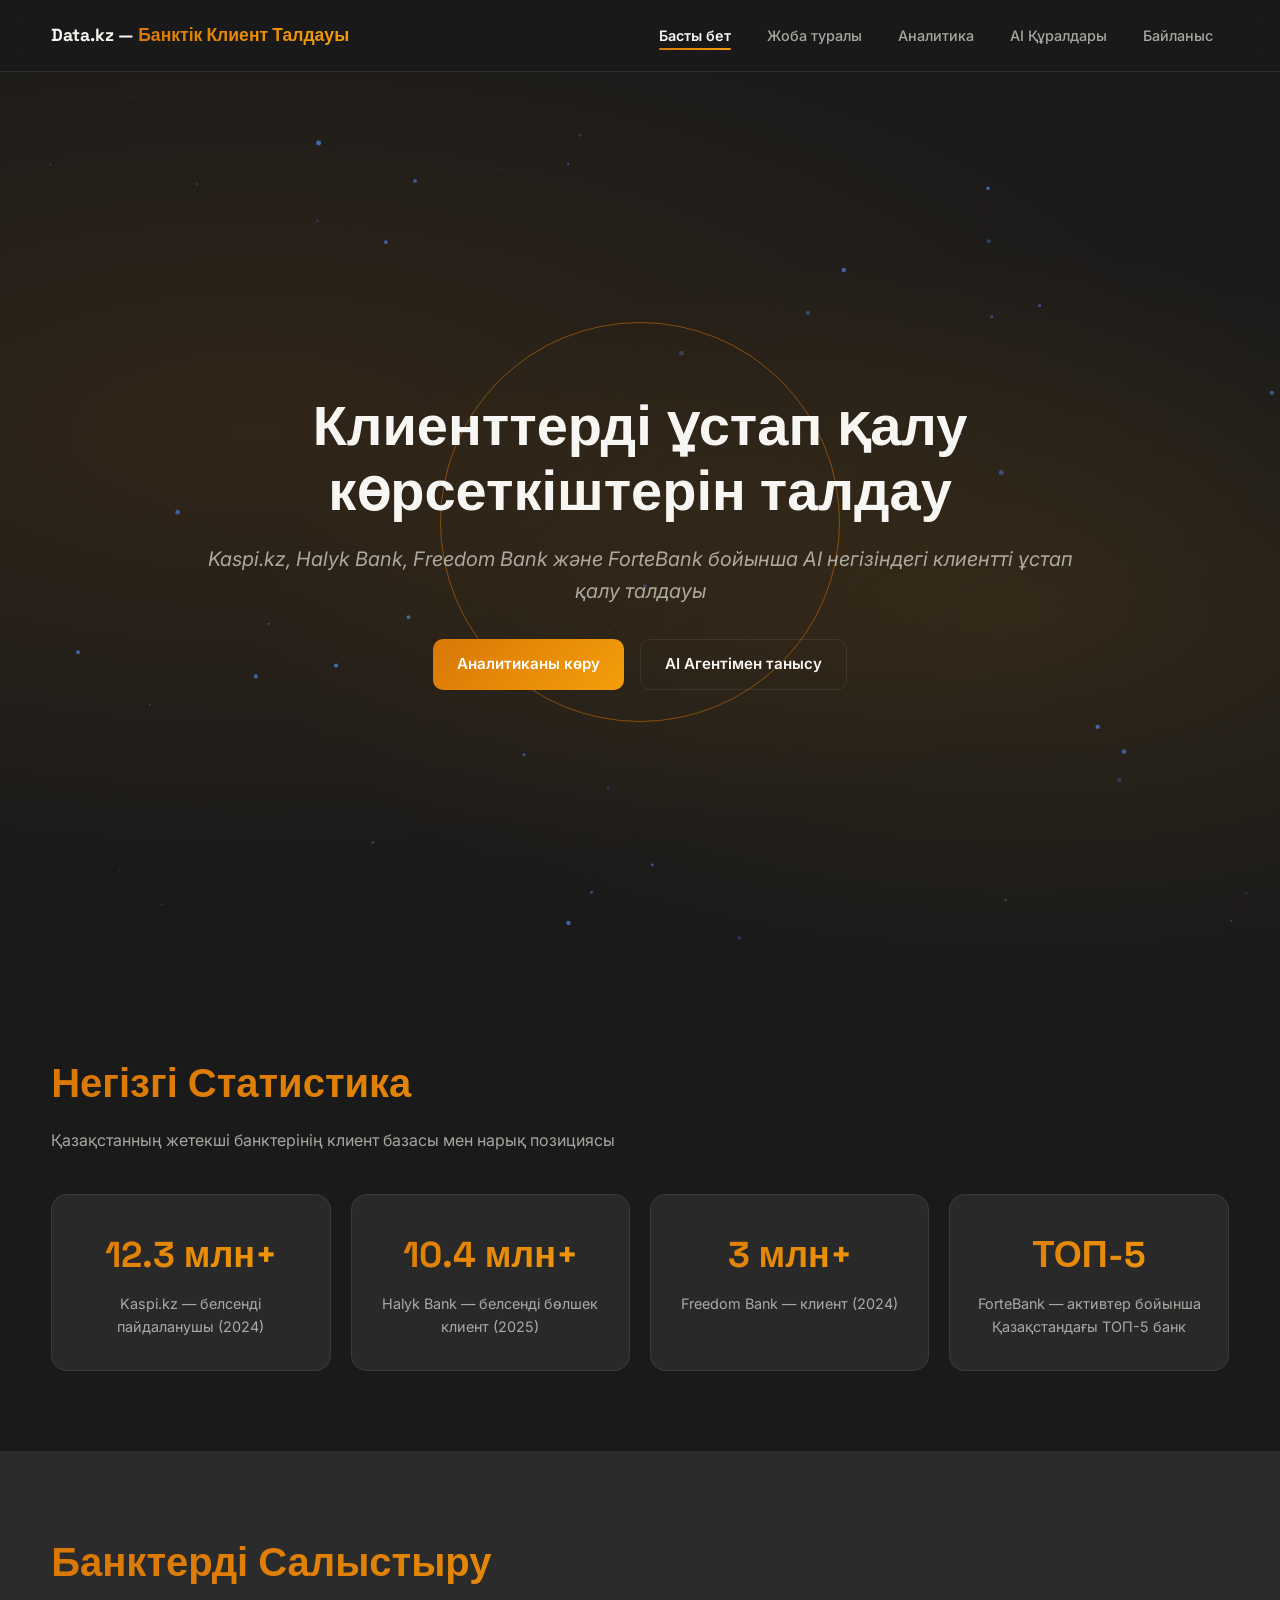
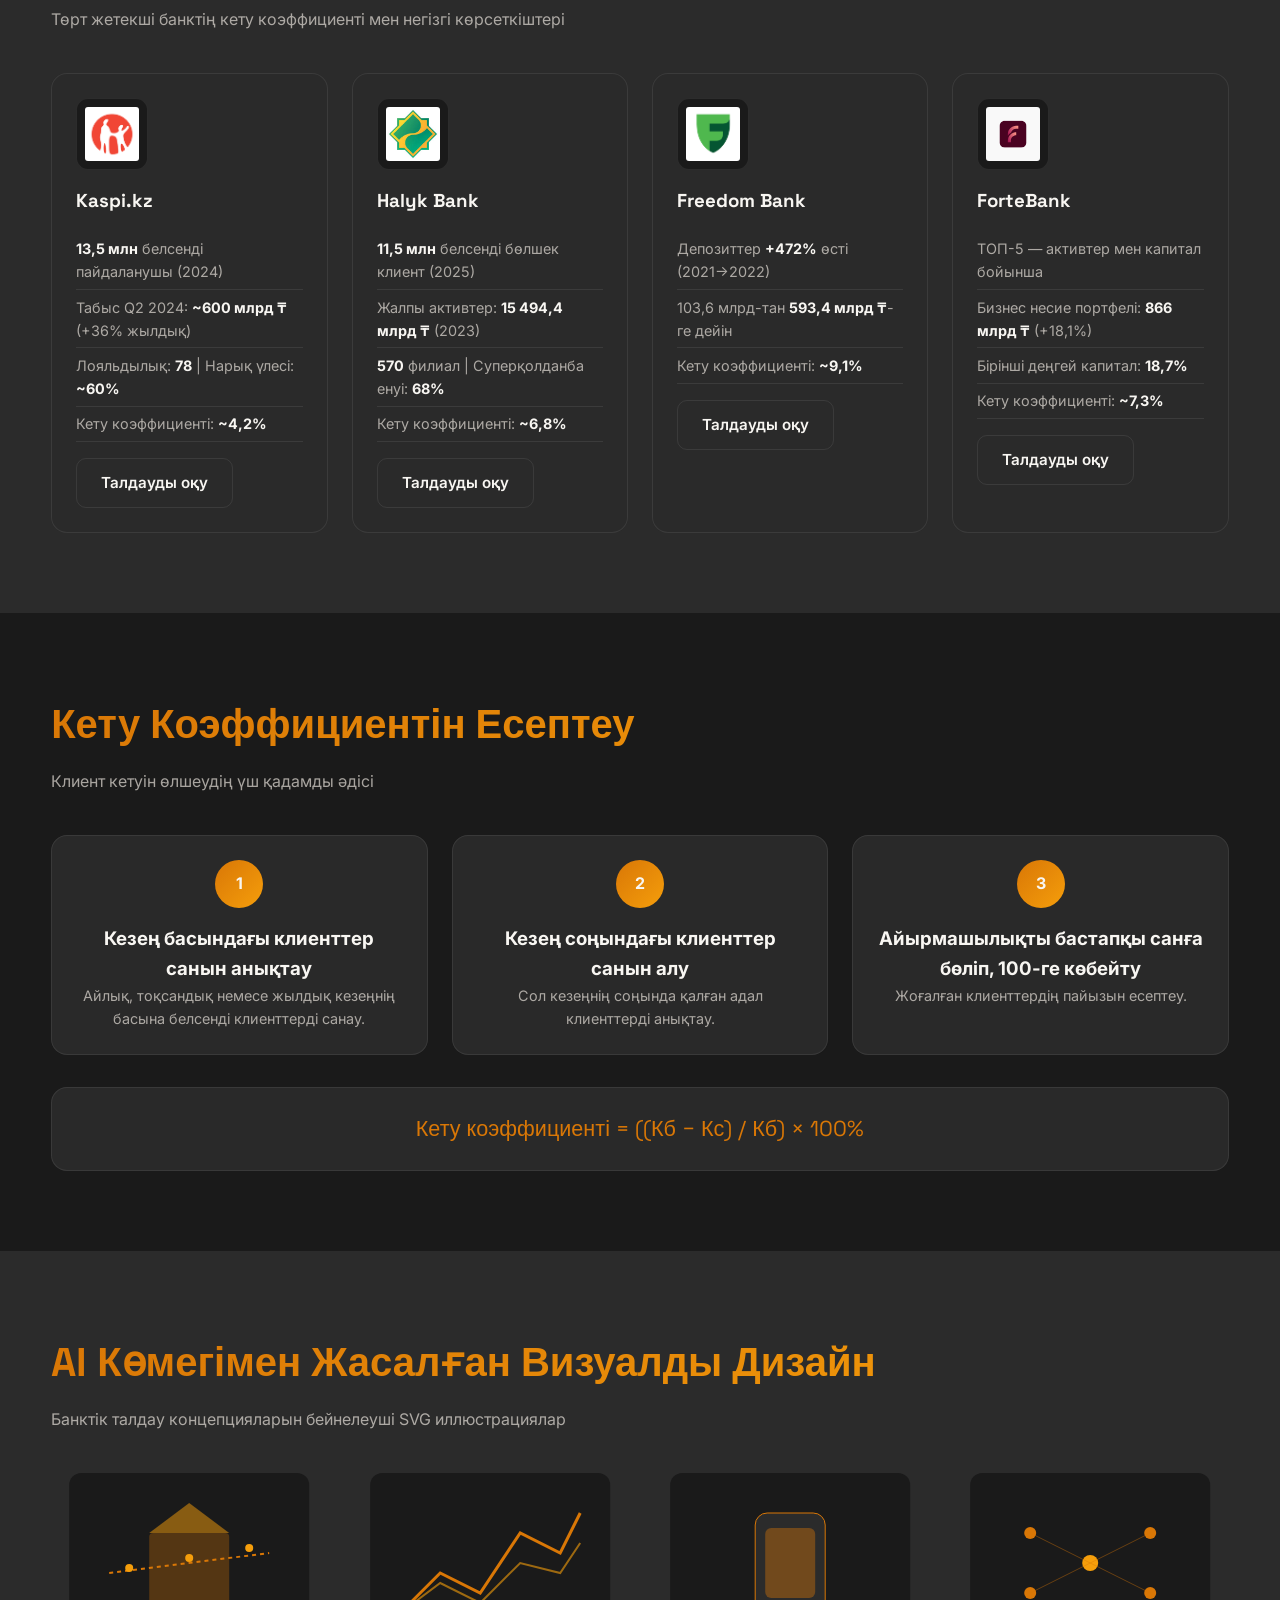
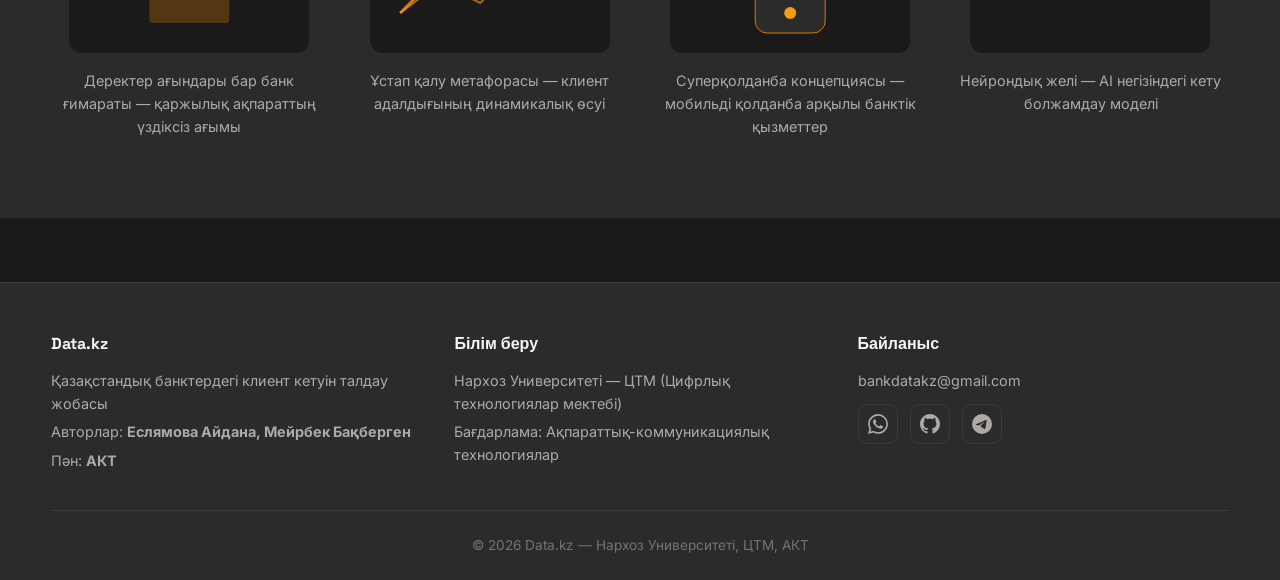
==== churniq-website/churniq-website/index.html @ a703f36b "change code" ====
<!DOCTYPE html>
<html lang="kk">
<head>
  <meta charset="UTF-8">
  <meta name="viewport" content="width=device-width, initial-scale=1.0">
  <title>Data.kz — Басты бет | Қазақстандық Банктердегі Клиент Кетуін Талдау</title>
  <link rel="preconnect" href="https://fonts.googleapis.com">
  <link rel="preconnect" href="https://fonts.gstatic.com" crossorigin>
  <link href="https://fonts.googleapis.com/css2?family=Inter:wght@400;500;600;700&family=Space+Grotesk:wght@500;600;700&display=swap" rel="stylesheet">
  <link rel="stylesheet" href="css/style.css">
</head>
<body>
  <div id="site-header"></div>

  <section class="hero">
    <div class="hero-bg">
      <div class="hero-mesh"></div>
      <canvas id="particles-canvas"></canvas>
      <div class="pulse-rings">
        <div class="pulse-ring"></div>
        <div class="pulse-ring"></div>
        <div class="pulse-ring"></div>
      </div>
    </div>
    <div class="hero-content">
      <h1>Клиенттерді ұстап қалу көрсеткіштерін талдау</h1>
      <p class="lead">Kaspi.kz, Halyk Bank, Freedom Bank және ForteBank бойынша AI негізіндегі клиентті ұстап қалу талдауы</p>
      <div class="hero-buttons">
        <a href="analytics.html" class="btn btn-primary">Аналитиканы көру</a>
        <a href="ai-tools.html" class="btn btn-outline">AI Агентімен танысу</a>
      </div>
    </div>
  </section>

  <section class="section">
    <div class="container">
      <h2 class="section-title fade-in">Негізгі Статистика</h2>
      <p class="section-subtitle fade-in">Қазақстанның жетекші банктерінің клиент базасы мен нарық позициясы</p>
      <div class="stats-row">
        <div class="card stat-card fade-in">
          <div class="stat-value" data-counter data-target="13.5" data-suffix=" млн+" data-decimals="1">0</div>
          <div class="stat-label">Kaspi.kz — белсенді пайдаланушы (2024)</div>
        </div>
        <div class="card stat-card fade-in">
          <div class="stat-value" data-counter data-target="11.5" data-suffix=" млн+" data-decimals="1">0</div>
          <div class="stat-label">Halyk Bank — белсенді бөлшек клиент (2025)</div>
        </div>
        <div class="card stat-card fade-in">
          <div class="stat-value" data-counter data-target="3" data-suffix=" млн+" data-decimals="0">0</div>
          <div class="stat-label">Freedom Bank — клиент (2024)</div>
        </div>
        <div class="card stat-card fade-in">
          <div class="stat-value">ТОП-5</div>
          <div class="stat-label">ForteBank — активтер бойынша Қазақстандағы ТОП-5 банк</div>
        </div>
      </div>
    </div>
  </section>

  <section class="section" style="background: var(--bg-secondary);">
    <div class="container">
      <h2 class="section-title fade-in">Банктерді Салыстыру</h2>
      <p class="section-subtitle fade-in">Төрт жетекші банктің кету коэффициенті мен негізгі көрсеткіштері</p>
      <div class="bank-grid">
        <article class="card bank-card fade-in" id="kaspi">
          <img src="kaspi.png" alt="Kaspi.kz" class="bank-icon">
          <h3>Kaspi.kz</h3>
          <ul class="metrics">
            <li><strong>13,5 млн</strong> белсенді пайдаланушы (2024)</li>
            <li>Табыс Q2 2024: <strong>~600 млрд ₸</strong> (+36% жылдық)</li>
            <li>Лояльдылық: <strong>78</strong> | Нарық үлесі: <strong>~60%</strong></li>
            <li>Кету коэффициенті: <strong>~4,2%</strong></li>
          </ul>
          <a href="analytics.html#kaspi" class="btn btn-outline">Талдауды оқу</a>
        </article>
        <article class="card bank-card fade-in" id="halyk">
          <img src="halyk.jpg" alt="Halyk Bank" class="bank-icon">
          <h3>Halyk Bank</h3>
          <ul class="metrics">
            <li><strong>11,5 млн</strong> белсенді бөлшек клиент (2025)</li>
            <li>Жалпы активтер: <strong>15 494,4 млрд ₸</strong> (2023)</li>
            <li><strong>570</strong> филиал | Суперқолданба енуі: <strong>68%</strong></li>
            <li>Кету коэффициенті: <strong>~6,8%</strong></li>
          </ul>
          <a href="analytics.html#halyk" class="btn btn-outline">Талдауды оқу</a>
        </article>
        <article class="card bank-card fade-in" id="freedom">
          <img src="freedom.png" alt="Freedom Bank" class="bank-icon">
          <h3>Freedom Bank</h3>
          <ul class="metrics">
            <li>Депозиттер <strong>+472%</strong> өсті (2021→2022)</li>
            <li>103,6 млрд-тан <strong>593,4 млрд ₸</strong>-ге дейін</li>
            <li>Кету коэффициенті: <strong>~9,1%</strong></li>
          </ul>
          <a href="analytics.html#freedom" class="btn btn-outline">Талдауды оқу</a>
        </article>
        <article class="card bank-card fade-in" id="forte">
          <img src="forte.svg" alt="ForteBank" class="bank-icon">
          <h3>ForteBank</h3>
          <ul class="metrics">
            <li>ТОП-5 — активтер мен капитал бойынша</li>
            <li>Бизнес несие портфелі: <strong>866 млрд ₸</strong> (+18,1%)</li>
            <li>Бірінші деңгей капитал: <strong>18,7%</strong></li>
            <li>Кету коэффициенті: <strong>~7,3%</strong></li>
          </ul>
          <a href="analytics.html#forte" class="btn btn-outline">Талдауды оқу</a>
        </article>
      </div>
    </div>
  </section>

  <section class="section">
    <div class="container">
      <h2 class="section-title fade-in">Кету Коэффициентін Есептеу</h2>
      <p class="section-subtitle fade-in">Клиент кетуін өлшеудің үш қадамды әдісі</p>
      <div class="steps-grid fade-in">
        <div class="card step-card">
          <div class="step-num">1</div>
          <h3>Кезең басындағы клиенттер санын анықтау</h3>
          <p style="color:var(--text-secondary);font-size:0.9rem;">Айлық, тоқсандық немесе жылдық кезеңнің басына белсенді клиенттерді санау.</p>
        </div>
        <div class="card step-card">
          <div class="step-num">2</div>
          <h3>Кезең соңындағы клиенттер санын алу</h3>
          <p style="color:var(--text-secondary);font-size:0.9rem;">Сол кезеңнің соңында қалған адал клиенттерді анықтау.</p>
        </div>
        <div class="card step-card">
          <div class="step-num">3</div>
          <h3>Айырмашылықты бастапқы санға бөліп, 100-ге көбейту</h3>
          <p style="color:var(--text-secondary);font-size:0.9rem;">Жоғалған клиенттердің пайызын есептеу.</p>
        </div>
      </div>
      <div class="formula-block fade-in">
        Кету коэффициенті = ((Кб − Кс) / Кб) × 100%
      </div>
    </div>
  </section>

  <section class="section" style="background: var(--bg-secondary);">
    <div class="container">
      <h2 class="section-title fade-in">AI Көмегімен Жасалған Визуалды Дизайн</h2>
      <p class="section-subtitle fade-in">Банктік талдау концепцияларын бейнелеуші SVG иллюстрациялар</p>
      <div class="illustration-grid">
        <div class="illustration-item fade-in">
          <svg viewBox="0 0 240 180" xmlns="http://www.w3.org/2000/svg">
            <rect width="240" height="180" fill="#1A1A1A" rx="12"/>
            <rect x="80" y="60" width="80" height="90" fill="#D97706" opacity="0.3" rx="4"/>
            <polygon points="120,30 160,60 80,60" fill="#F59E0B" opacity="0.5"/>
            <line x1="40" y1="100" x2="200" y2="80" stroke="#D97706" stroke-width="2" stroke-dasharray="4"/>
            <circle cx="60" cy="95" r="4" fill="#F59E0B"/><circle cx="120" cy="85" r="4" fill="#F59E0B"/><circle cx="180" cy="75" r="4" fill="#F59E0B"/>
          </svg>
          <p>Деректер ағындары бар банк ғимараты — қаржылық ақпараттың үздіксіз ағымы</p>
        </div>
        <div class="illustration-item fade-in">
          <svg viewBox="0 0 240 180" xmlns="http://www.w3.org/2000/svg">
            <rect width="240" height="180" fill="#1A1A1A" rx="12"/>
            <polyline points="30,140 70,100 110,120 150,60 190,80 210,40" fill="none" stroke="#D97706" stroke-width="3"/>
            <polyline points="30,140 70,110 110,130 150,90 190,100 210,70" fill="none" stroke="#F59E0B" stroke-width="2" opacity="0.6"/>
          </svg>
          <p>Ұстап қалу метафорасы — клиент адалдығының динамикалық өсуі</p>
        </div>
        <div class="illustration-item fade-in">
          <svg viewBox="0 0 240 180" xmlns="http://www.w3.org/2000/svg">
            <rect width="240" height="180" fill="#1A1A1A" rx="12"/>
            <rect x="85" y="40" width="70" height="120" rx="12" fill="#2B2B2B" stroke="#D97706"/>
            <rect x="95" y="55" width="50" height="70" rx="6" fill="#D97706" opacity="0.4"/>
            <circle cx="120" cy="140" r="6" fill="#F59E0B"/>
          </svg>
          <p>Суперқолданба концепциясы — мобильді қолданба арқылы банктік қызметтер</p>
        </div>
        <div class="illustration-item fade-in">
          <svg viewBox="0 0 240 180" xmlns="http://www.w3.org/2000/svg">
            <rect width="240" height="180" fill="#1A1A1A" rx="12"/>
            <circle cx="120" cy="90" r="8" fill="#F59E0B"/>
            <circle cx="60" cy="60" r="6" fill="#D97706"/><circle cx="180" cy="60" r="6" fill="#D97706"/>
            <circle cx="60" cy="120" r="6" fill="#D97706"/><circle cx="180" cy="120" r="6" fill="#D97706"/>
            <line x1="120" y1="90" x2="60" y2="60" stroke="#D97706" opacity="0.4"/>
            <line x1="120" y1="90" x2="180" y2="60" stroke="#D97706" opacity="0.4"/>
            <line x1="120" y1="90" x2="60" y2="120" stroke="#D97706" opacity="0.4"/>
            <line x1="120" y1="90" x2="180" y2="120" stroke="#D97706" opacity="0.4"/>
          </svg>
          <p>Нейрондық желі — AI негізіндегі кету болжамдау моделі</p>
        </div>
      </div>
    </div>
  </section>

  <div id="site-footer"></div>

  <script src="js/main.js"></script>
  <script src="js/animations.js"></script>
</body>
</html>
---- churniq-website/churniq-website/css/style.css ----
/* Data.kz — Банктік Клиент Талдауы */
:root {
  --bg-primary: #1A1A1A;
  --bg-secondary: #2B2B2B;
  --bg-card: rgba(43, 43, 43, 0.92);
  --accent: #D97706;
  --accent-2: #F59E0B;
  --accent-gradient: linear-gradient(135deg, #D97706, #F59E0B);
  --text-primary: #F8F6F2;
  --text-secondary: rgba(229, 224, 216, 0.7);
  --text-muted: rgba(229, 224, 216, 0.4);
  --border: rgba(255, 255, 255, 0.08);
  --success: #22C77A;
  --warning: #F59E0B;
  --danger: #F05A5A;
  --text-on-accent: #ffffff;
  --link-hover: #F59E0B;
  --header-bg: rgba(26, 26, 26, 0.85);
  --header-bg-solid: rgba(26, 26, 26, 0.98);
  --accent-glow: rgba(217, 119, 6, 0.35);
  --accent-soft: rgba(217, 119, 6, 0.1);
  --accent-soft-hover: rgba(217, 119, 6, 0.05);
  --accent-border-hover: rgba(217, 119, 6, 0.4);
  --accent-ring: rgba(217, 119, 6, 0.2);
  --accent-mesh-1: rgba(217, 119, 6, 0.12);
  --accent-mesh-2: rgba(245, 158, 11, 0.1);
  --chat-panel-bg: rgba(43, 43, 43, 0.95);
  --faq-answer-bg: rgba(43, 43, 43, 0.5);
  --overlay-bg: rgba(0, 0, 0, 0.7);
  --success-bg: rgba(34, 199, 122, 0.08);
  --warning-bg: rgba(245, 158, 11, 0.08);
  --danger-bg: rgba(240, 90, 90, 0.08);
  --warning-banner-bg: rgba(245, 158, 11, 0.1);
  --border-subtle: rgba(255, 255, 255, 0.08);
  --font-main: 'Inter', sans-serif;
  --font-display: 'Space Grotesk', sans-serif;
  --header-h: 72px;
  --radius: 16px;
  --shadow: 0 8px 32px rgba(0, 0, 0, 0.35);
}

*, *::before, *::after { box-sizing: border-box; margin: 0; padding: 0; }

html {
  scroll-behavior: smooth;
  scroll-padding-top: calc(var(--header-h) + 16px);
}

body {
  font-family: var(--font-main);
  background: var(--bg-primary);
  color: var(--text-primary);
  line-height: 1.6;
  min-height: 100vh;
  overflow-x: hidden;
}

a { color: var(--accent); text-decoration: none; transition: color 0.2s; }
a:hover { color: var(--link-hover); }

img, svg { max-width: 100%; display: block; }

.container {
  width: min(1200px, 92%);
  margin: 0 auto;
}

.section {
  padding: 5rem 0;
}

.section-title {
  font-family: var(--font-display);
  font-size: clamp(1.75rem, 4vw, 2.5rem);
  margin-bottom: 0.75rem;
  background: var(--accent-gradient);
  -webkit-background-clip: text;
  -webkit-text-fill-color: transparent;
  background-clip: text;
}

.section-subtitle {
  color: var(--text-secondary);
  max-width: 640px;
  margin-bottom: 2.5rem;
}

/* Header */
.site-header {
  position: sticky;
  top: 0;
  z-index: 1000;
  height: var(--header-h);
  background: var(--header-bg);
  backdrop-filter: blur(12px);
  border-bottom: 1px solid var(--border);
}

.header-inner {
  display: flex;
  align-items: center;
  justify-content: space-between;
  height: 100%;
  gap: 1rem;
}

.logo {
  font-family: var(--font-display);
  font-weight: 700;
  font-size: 1.1rem;
  color: var(--text-primary);
  white-space: nowrap;
}

.logo span {
  background: var(--accent-gradient);
  -webkit-background-clip: text;
  -webkit-text-fill-color: transparent;
  background-clip: text;
}

.nav-toggle {
  display: none;
  background: none;
  border: 1px solid var(--border);
  color: var(--text-primary);
  padding: 0.5rem 0.75rem;
  border-radius: 8px;
  cursor: pointer;
  font-size: 1.25rem;
}

.main-nav ul {
  display: flex;
  list-style: none;
  gap: 0.25rem;
}

.main-nav a {
  color: var(--text-secondary);
  padding: 0.5rem 1rem;
  border-radius: 8px;
  font-size: 0.9rem;
  font-weight: 500;
  position: relative;
}

.main-nav a:hover { color: var(--text-primary); }

.main-nav a.active {
  color: var(--text-primary);
  font-weight: 600;
}

.main-nav a.active::after {
  content: '';
  position: absolute;
  bottom: 2px;
  left: 1rem;
  right: 1rem;
  height: 2px;
  background: var(--accent-gradient);
  border-radius: 2px;
}

/* Footer */
.site-footer {
  background: var(--bg-secondary);
  border-top: 1px solid var(--border);
  padding: 3rem 0 1.5rem;
  margin-top: 4rem;
}

.footer-grid {
  display: grid;
  grid-template-columns: repeat(auto-fit, minmax(220px, 1fr));
  gap: 2rem;
  margin-bottom: 2rem;
}

.footer-grid h4 {
  font-family: var(--font-display);
  margin-bottom: 0.75rem;
  color: var(--text-primary);
}

.footer-grid p, .footer-grid a {
  color: var(--text-secondary);
  font-size: 0.9rem;
  display: block;
  margin-bottom: 0.35rem;
}

.social-links {
  display: flex;
  gap: 0.75rem;
  margin-top: 0.75rem;
}

.social-links a {
  width: 40px;
  height: 40px;
  border-radius: 10px;
  border: 1px solid var(--border);
  display: flex;
  align-items: center;
  justify-content: center;
  color: var(--text-secondary);
  transition: all 0.2s;
}

.social-links a:hover {
  border-color: var(--accent);
  color: var(--accent);
  transform: translateY(-2px);
}

.footer-bottom {
  text-align: center;
  padding-top: 1.5rem;
  border-top: 1px solid var(--border);
  color: var(--text-muted);
  font-size: 0.85rem;
}

/* Cards */
.card {
  background: var(--bg-card);
  backdrop-filter: blur(10px);
  border: 1px solid var(--border);
  border-radius: var(--radius);
  padding: 1.5rem;
  transition: transform 0.3s, box-shadow 0.3s, border-color 0.3s;
}

.card:hover {
  transform: translateY(-4px);
  box-shadow: var(--shadow);
  border-color: var(--accent-border-hover);
}

/* Buttons */
.btn {
  display: inline-flex;
  align-items: center;
  justify-content: center;
  gap: 0.5rem;
  padding: 0.75rem 1.5rem;
  border-radius: 10px;
  font-weight: 600;
  font-size: 0.95rem;
  cursor: pointer;
  border: none;
  transition: all 0.25s;
  font-family: inherit;
}

.btn-primary {
  background: var(--accent-gradient);
  color: var(--text-on-accent);
}

.btn-primary:hover {
  transform: translateY(-2px);
  box-shadow: 0 8px 24px var(--accent-glow);
}

.btn-outline {
  background: transparent;
  border: 1px solid var(--border);
  color: var(--text-primary);
}

.btn-outline:hover {
  border-color: var(--accent);
  background: var(--accent-soft);
}

/* Hero */
.hero {
  position: relative;
  min-height: 100vh;
  display: flex;
  align-items: center;
  justify-content: center;
  overflow: hidden;
  padding: calc(var(--header-h) + 2rem) 0 4rem;
}

.hero-bg {
  position: absolute;
  inset: 0;
  z-index: 0;
}

.hero-mesh {
  position: absolute;
  inset: 0;
  background:
    radial-gradient(ellipse 80% 50% at 20% 40%, var(--accent-mesh-1), transparent),
    radial-gradient(ellipse 60% 40% at 80% 60%, var(--accent-mesh-2), transparent),
    var(--bg-primary);
}

#hero-canvas, #particles-canvas {
  position: absolute;
  inset: 0;
  width: 100%;
  height: 100%;
}

.hero-content {
  position: relative;
  z-index: 2;
  text-align: center;
  max-width: 900px;
  padding: 0 1rem;
}

.hero h1 {
  font-family: var(--font-display);
  font-size: clamp(2rem, 6vw, 3.5rem);
  line-height: 1.15;
  margin-bottom: 1.25rem;
}

.hero .lead {
  font-size: clamp(1rem, 2.5vw, 1.25rem);
  color: var(--text-secondary);
  font-style: italic;
  margin-bottom: 2rem;
}

.hero-buttons {
  display: flex;
  flex-wrap: wrap;
  gap: 1rem;
  justify-content: center;
}

.pulse-rings {
  position: absolute;
  top: 50%;
  left: 50%;
  transform: translate(-50%, -50%);
  width: 400px;
  height: 400px;
  pointer-events: none;
  z-index: 1;
}

.pulse-ring {
  position: absolute;
  inset: 0;
  border: 1px solid var(--accent-ring);
  border-radius: 50%;
  animation: pulse-expand 4s ease-out infinite;
}

.pulse-ring:nth-child(2) { animation-delay: 1.3s; }
.pulse-ring:nth-child(3) { animation-delay: 2.6s; }

@keyframes pulse-expand {
  0% { transform: scale(0.3); opacity: 0.8; }
  100% { transform: scale(1.2); opacity: 0; }
}

/* Stats row */
.stats-row {
  display: grid;
  grid-template-columns: repeat(auto-fit, minmax(220px, 1fr));
  gap: 1.25rem;
}

.stat-card {
  text-align: center;
  padding: 2rem 1.25rem;
}

.stat-card .stat-value {
  font-family: var(--font-display);
  font-size: 2.25rem;
  font-weight: 700;
  background: var(--accent-gradient);
  -webkit-background-clip: text;
  -webkit-text-fill-color: transparent;
  background-clip: text;
}

.stat-card .stat-label {
  color: var(--text-secondary);
  font-size: 0.9rem;
  margin-top: 0.5rem;
}

/* Bank cards */
.bank-grid {
  display: grid;
  grid-template-columns: repeat(auto-fit, minmax(260px, 1fr));
  gap: 1.5rem;
}

.bank-card .bank-icon {
  width: 72px;
  height: 72px;
  margin-bottom: 1rem;
  border-radius: 12px;
  padding: 8px;
  object-fit: contain;
  background: var(--bg-primary);
  border: 1px solid var(--border);
}

.bank-card h3 {
  font-family: var(--font-display);
  margin-bottom: 0.75rem;
}

.bank-card .metrics {
  list-style: none;
  margin: 1rem 0;
}

.bank-card .metrics li {
  color: var(--text-secondary);
  font-size: 0.9rem;
  padding: 0.35rem 0;
  border-bottom: 1px solid var(--border-subtle);
}

.bank-card .metrics li strong { color: var(--text-primary); }

/* Churn formula */
.steps-grid {
  display: grid;
  grid-template-columns: repeat(auto-fit, minmax(240px, 1fr));
  gap: 1.5rem;
  margin-bottom: 2rem;
}

.step-card {
  text-align: center;
  position: relative;
}

.step-num {
  width: 48px;
  height: 48px;
  border-radius: 50%;
  background: var(--accent-gradient);
  display: flex;
  align-items: center;
  justify-content: center;
  font-weight: 700;
  margin: 0 auto 1rem;
}

.formula-block {
  background: var(--bg-card);
  border: 1px solid var(--border);
  border-radius: var(--radius);
  padding: 1.5rem 2rem;
  text-align: center;
  font-family: var(--font-display);
  font-size: clamp(1rem, 2.5vw, 1.35rem);
  color: var(--accent);
}

/* AI illustrations */
.illustration-grid {
  display: grid;
  grid-template-columns: repeat(auto-fit, minmax(240px, 1fr));
  gap: 1.5rem;
}

.illustration-item {
  text-align: center;
}

.illustration-item svg {
  width: 100%;
  height: 180px;
  margin-bottom: 1rem;
}

.illustration-item p {
  color: var(--text-secondary);
  font-size: 0.9rem;
}

/* About page */
.prose {
  color: var(--text-secondary);
  font-size: 1.05rem;
  line-height: 1.85;
}

.prose p { margin-bottom: 1.25rem; }

.data-table-wrap {
  overflow-x: auto;
  border-radius: var(--radius);
  border: 1px solid var(--border);
}

table.data-table {
  width: 100%;
  border-collapse: collapse;
  font-size: 0.9rem;
}

table.data-table th,
table.data-table td {
  padding: 0.85rem 1rem;
  text-align: left;
  border-bottom: 1px solid var(--border);
}

table.data-table th {
  background: var(--bg-card);
  color: var(--text-primary);
  font-weight: 600;
  cursor: pointer;
  user-select: none;
  white-space: nowrap;
}

table.data-table th:hover { background: var(--accent-soft); }

table.data-table th.sorted-asc::after { content: ' ↑'; color: var(--accent); }
table.data-table th.sorted-desc::after { content: ' ↓'; color: var(--accent); }

table.data-table tbody tr:hover {
  background: var(--accent-soft-hover);
}

.churn-cell {
  font-weight: 600;
  border-radius: 6px;
  padding: 0.15rem 0.5rem;
  display: inline-block;
}

.churn-cell.churn-good { color: var(--success); background: var(--success-bg); }
.churn-cell.churn-medium { color: var(--warning); background: var(--warning-bg); }
.churn-cell.churn-bad { color: var(--danger); background: var(--danger-bg); }

.year-note {
  display: inline-block;
  margin-left: 0.35rem;
  padding: 0.1rem 0.45rem;
  font-size: 0.7rem;
  font-weight: 600;
  color: var(--accent);
  background: var(--accent-soft);
  border-radius: 4px;
  vertical-align: middle;
}

/* Timeline */
.timeline-scroll {
  overflow-x: auto;
  padding: 1rem 0 2rem;
  -webkit-overflow-scrolling: touch;
}

.timeline {
  display: flex;
  gap: 1.25rem;
  min-width: max-content;
  padding: 0 0.5rem;
}

.timeline-item {
  flex: 0 0 280px;
  position: relative;
}

.timeline-year {
  font-family: var(--font-display);
  font-size: 1.5rem;
  color: var(--accent);
  margin-bottom: 0.5rem;
}

/* Authors */
.author-grid {
  display: grid;
  grid-template-columns: repeat(auto-fit, minmax(280px, 1fr));
  gap: 1.5rem;
}

.author-card .avatar {
  width: 120px;
  height: 120px;
  border-radius: 50%;
  object-fit: cover;
  border: 3px solid var(--accent);
  margin-bottom: 1rem;
  display: block;
}

/* Analytics */
.table-controls {
  display: flex;
  flex-wrap: wrap;
  gap: 1rem;
  margin-bottom: 1.5rem;
  align-items: center;
}

.table-controls input,
.table-controls select {
  min-width: 160px;
  padding: 0.75rem 1rem;
  border-radius: 10px;
  border: 1px solid var(--border);
  background: var(--bg-card);
  color: var(--text-primary);
  font-family: inherit;
  font-size: 0.9rem;
}

.table-controls input {
  flex: 1;
  min-width: 200px;
}

.table-filter-row {
  display: flex;
  flex-wrap: wrap;
  gap: 0.75rem;
  align-items: center;
  width: 100%;
}

.filter-badges {
  display: flex;
  flex-wrap: wrap;
  gap: 0.5rem;
  width: 100%;
  min-height: 0;
}

.filter-badges:empty {
  display: none;
}

.filter-badge {
  display: inline-flex;
  align-items: center;
  gap: 0.35rem;
  padding: 0.35rem 0.65rem;
  font-size: 0.8rem;
  color: var(--text-primary);
  background: var(--bg-card);
  border: 1px solid var(--border);
  border-radius: 20px;
}

.filter-badge button {
  background: none;
  border: none;
  color: var(--text-secondary);
  cursor: pointer;
  font-size: 1rem;
  line-height: 1;
  padding: 0 0.15rem;
}

.filter-badge button:hover {
  color: var(--danger);
}

.pagination {
  display: flex;
  align-items: center;
  justify-content: center;
  gap: 1rem;
  margin-top: 1.5rem;
}

.charts-grid {
  display: grid;
  grid-template-columns: repeat(auto-fit, minmax(420px, 1fr));
  gap: 2rem;
  margin: 2rem 0;
}

.chart-card {
  padding: 1.25rem;
}

.chart-card h3 {
  font-size: 1rem;
  margin-bottom: 1rem;
  color: var(--text-primary);
}

.chart-wrap {
  position: relative;
  height: 400px;
}

.calculator-form {
  display: grid;
  gap: 1rem;
  max-width: 480px;
}

.form-group label {
  display: block;
  margin-bottom: 0.35rem;
  color: var(--text-secondary);
  font-size: 0.9rem;
}

.form-group input,
.form-group select,
.form-group textarea {
  width: 100%;
  padding: 0.75rem 1rem;
  border-radius: 10px;
  border: 1px solid var(--border);
  background: var(--bg-card);
  color: var(--text-primary);
  font-family: inherit;
  font-size: 1rem;
}

.calc-result {
  margin-top: 1.5rem;
  padding: 1.25rem;
  border-radius: var(--radius);
  border: 1px solid var(--border);
  display: none;
}

.calc-result.visible { display: block; }

.calc-result.good { border-color: var(--success); background: var(--success-bg); }
.calc-result.medium { border-color: var(--warning); background: var(--warning-bg); }
.calc-result.bad { border-color: var(--danger); background: var(--danger-bg); }

.insights-grid {
  display: grid;
  grid-template-columns: repeat(auto-fit, minmax(280px, 1fr));
  gap: 1.25rem;
}

.insight-card .icon {
  font-size: 1.75rem;
  margin-bottom: 0.75rem;
}

/* AI Tools */
.neural-avatar {
  width: 100%;
  max-width: 400px;
  height: 400px;
  margin: 0 auto 1rem;
  position: relative;
}

.neural-avatar canvas {
  width: 100%;
  height: 100%;
  border-radius: var(--radius);
}

.neural-label {
  text-align: center;
  font-family: var(--font-display);
  color: var(--accent);
}

/* Chatbot */
.chat-fab {
  position: fixed;
  bottom: 24px;
  left: 24px;
  width: 56px;
  height: 56px;
  border-radius: 50%;
  background: var(--accent-gradient);
  border: none;
  color: var(--text-on-accent);
  font-size: 1.5rem;
  cursor: pointer;
  z-index: 1100;
  box-shadow: 0 4px 20px var(--accent-glow);
  transition: transform 0.2s;
}

.chat-fab:hover { transform: scale(1.08); }

.chat-panel {
  position: fixed;
  bottom: 90px;
  left: 24px;
  width: min(380px, calc(100vw - 48px));
  height: 520px;
  background: var(--chat-panel-bg);
  backdrop-filter: blur(16px);
  border: 1px solid var(--border);
  border-radius: var(--radius);
  display: none;
  flex-direction: column;
  z-index: 1100;
  box-shadow: var(--shadow);
}

.chat-panel.open { display: flex; }

.chat-header {
  padding: 1rem 1.25rem;
  border-bottom: 1px solid var(--border);
  display: flex;
  justify-content: space-between;
  align-items: center;
}

.chat-header h3 { font-size: 1rem; }

.chat-close {
  background: none;
  border: none;
  color: var(--text-secondary);
  font-size: 1.25rem;
  cursor: pointer;
}

.chat-suggestions {
  padding: 0.75rem;
  display: flex;
  flex-wrap: wrap;
  gap: 0.5rem;
  border-bottom: 1px solid var(--border);
}

.chat-suggestions button {
  font-size: 0.75rem;
  padding: 0.4rem 0.65rem;
  border-radius: 20px;
  border: 1px solid var(--border);
  background: transparent;
  color: var(--text-secondary);
  cursor: pointer;
  font-family: inherit;
}

.chat-suggestions button:hover {
  border-color: var(--accent);
  color: var(--accent);
}

.chat-messages {
  flex: 1;
  overflow-y: auto;
  padding: 1rem;
  display: flex;
  flex-direction: column;
  gap: 0.75rem;
}

.chat-msg {
  max-width: 85%;
  padding: 0.65rem 0.9rem;
  border-radius: 12px;
  font-size: 0.9rem;
  line-height: 1.5;
}

.chat-msg.user {
  align-self: flex-end;
  background: var(--accent-gradient);
  color: var(--text-on-accent);
}

.chat-msg.bot {
  align-self: flex-start;
  background: var(--bg-secondary);
  border: 1px solid var(--border);
}

.chat-msg.loading {
  align-self: flex-start;
  color: var(--text-muted);
}

.chat-input-row {
  display: flex;
  gap: 0.5rem;
  padding: 0.75rem;
  border-top: 1px solid var(--border);
}

.chat-input-row input {
  flex: 1;
  padding: 0.65rem 0.9rem;
  border-radius: 10px;
  border: 1px solid var(--border);
  background: var(--bg-primary);
  color: var(--text-primary);
  font-family: inherit;
}

.api-key-banner {
  padding: 0.5rem 0.75rem;
  background: var(--warning-banner-bg);
  border-bottom: 1px solid var(--warning);
  font-size: 0.75rem;
  color: var(--warning);
}

.api-key-banner button {
  background: none;
  border: none;
  color: var(--accent);
  cursor: pointer;
  text-decoration: underline;
  font-family: inherit;
}

/* Insight generator */
.insight-output {
  margin-top: 1.5rem;
  min-height: 80px;
}

.spinner {
  width: 40px;
  height: 40px;
  border: 3px solid var(--border);
  border-top-color: var(--accent);
  border-radius: 50%;
  animation: spin 0.8s linear infinite;
  margin: 1rem auto;
}

@keyframes spin { to { transform: rotate(360deg); } }

/* Audio player */
.audio-player {
  padding: 1.5rem;
}

.audio-controls {
  display: flex;
  flex-wrap: wrap;
  align-items: center;
  gap: 1rem;
  margin-bottom: 1rem;
}

.audio-viz {
  width: 100%;
  height: 120px;
  border-radius: 12px;
  background: var(--bg-primary);
  border: 1px solid var(--border);
}

.volume-slider {
  width: 120px;
  accent-color: var(--accent);
}

/* Data panel animation */
.data-panel {
  position: relative;
  padding: 3rem 0;
  overflow: hidden;
}

.animated-bars {
  display: flex;
  align-items: flex-end;
  justify-content: center;
  gap: 8px;
  height: 200px;
  margin: 2rem 0;
}

.animated-bars .bar {
  width: 24px;
  background: var(--accent-gradient);
  border-radius: 4px 4px 0 0;
  transform-origin: bottom;
  transform: scaleY(0);
  transition: transform 0.8s cubic-bezier(0.34, 1.56, 0.64, 1);
}

.animated-bars.animate .bar {
  transform: scaleY(1);
}

.data-flow-line {
  height: 2px;
  background: var(--accent-gradient);
  width: 0;
  margin: 1rem auto;
  transition: width 2s ease;
}

.data-flow-line.animate { width: 80%; }

.floating-labels {
  position: relative;
  height: 60px;
}

.floating-label {
  position: absolute;
  font-size: 0.75rem;
  color: var(--accent);
  opacity: 0;
  animation: float-label 3s ease-in-out infinite;
}

@keyframes float-label {
  0%, 100% { opacity: 0; transform: translateY(10px); }
  50% { opacity: 1; transform: translateY(-10px); }
}

/* Contact */
.contact-grid {
  display: grid;
  grid-template-columns: 1fr 1fr;
  gap: 2rem;
  align-items: start;
}

.contact-form .form-group { margin-bottom: 1rem; }

.form-error {
  color: var(--danger);
  font-size: 0.85rem;
  margin-top: 0.25rem;
  display: none;
}

.form-error.visible { display: block; }

.toast {
  position: fixed;
  top: calc(var(--header-h) + 16px);
  right: 24px;
  padding: 1rem 1.5rem;
  background: var(--success);
  color: var(--text-on-accent);
  border-radius: var(--radius);
  font-weight: 600;
  z-index: 1200;
  transform: translateX(120%);
  transition: transform 0.4s ease;
}

.toast.show { transform: translateX(0); }

.map-svg {
  width: 100%;
  max-height: 400px;
}

.map-frame {
  padding: 1rem;
  overflow: hidden;
}

.map-image {
  width: 100%;
  max-height: 420px;
  object-fit: contain;
  border-radius: calc(var(--radius) - 4px);
  display: block;
}

.map-marker {
  animation: marker-pulse 2s ease infinite;
}

@keyframes marker-pulse {
  0%, 100% { r: 8; opacity: 1; }
  50% { r: 12; opacity: 0.6; }
}

/* FAQ */
.faq-item {
  border: 1px solid var(--border);
  border-radius: 12px;
  margin-bottom: 0.75rem;
  overflow: hidden;
}

.faq-question {
  width: 100%;
  padding: 1rem 1.25rem;
  background: var(--bg-card);
  border: none;
  color: var(--text-primary);
  text-align: left;
  font-family: inherit;
  font-size: 1rem;
  font-weight: 600;
  cursor: pointer;
  display: flex;
  justify-content: space-between;
  align-items: center;
}

.faq-answer {
  max-height: 0;
  overflow: hidden;
  transition: max-height 0.35s ease;
  background: var(--faq-answer-bg);
}

.faq-answer p {
  padding: 1rem 1.25rem;
  color: var(--text-secondary);
  font-size: 0.95rem;
}

.faq-item.open .faq-answer { max-height: 300px; }

.faq-item.open .faq-icon { transform: rotate(180deg); }

.faq-icon { transition: transform 0.3s; }

/* Back to top */
.back-to-top {
  position: fixed;
  bottom: 24px;
  right: 24px;
  width: 48px;
  height: 48px;
  border-radius: 50%;
  background: var(--accent-gradient);
  border: none;
  color: var(--text-on-accent);
  font-size: 1.25rem;
  cursor: pointer;
  z-index: 1050;
  opacity: 0;
  visibility: hidden;
  transform: translateY(20px);
  transition: all 0.3s;
  box-shadow: 0 4px 16px var(--accent-glow);
}

.back-to-top.visible {
  opacity: 1;
  visibility: visible;
  transform: translateY(0);
}

/* Scroll animations */
.fade-in {
  opacity: 0;
  transform: translateY(24px);
  transition: opacity 0.6s ease, transform 0.6s ease;
}

.fade-in.visible {
  opacity: 1;
  transform: translateY(0);
}

/* Modal API key */
.modal-overlay {
  position: fixed;
  inset: 0;
  background: var(--overlay-bg);
  z-index: 2000;
  display: none;
  align-items: center;
  justify-content: center;
  padding: 1rem;
}

.modal-overlay.open { display: flex; }

.modal {
  background: var(--bg-card);
  border: 1px solid var(--border);
  border-radius: var(--radius);
  padding: 2rem;
  max-width: 440px;
  width: 100%;
}

.modal h3 { margin-bottom: 1rem; }

.modal p { color: var(--text-secondary); font-size: 0.9rem; margin-bottom: 1rem; }

.modal input {
  width: 100%;
  padding: 0.75rem;
  margin-bottom: 1rem;
  border-radius: 10px;
  border: 1px solid var(--border);
  background: var(--bg-primary);
  color: var(--text-primary);
}

.modal-actions {
  display: flex;
  gap: 0.75rem;
  justify-content: flex-end;
}

.page-hero {
  padding: calc(var(--header-h) + 3rem) 0 2rem;
  text-align: center;
}

.page-hero h1 {
  font-family: var(--font-display);
  font-size: clamp(2rem, 5vw, 3rem);
  margin-bottom: 0.5rem;
}

.page-hero p { color: var(--text-secondary); }

/* Responsive */
@media (max-width: 768px) {
  .nav-toggle { display: block; }

  .main-nav {
    position: fixed;
    top: var(--header-h);
    left: 0;
    right: 0;
    background: var(--header-bg-solid);
    border-bottom: 1px solid var(--border);
    padding: 1rem;
    transform: translateY(-120%);
    opacity: 0;
    transition: all 0.3s;
    pointer-events: none;
  }

  .main-nav.open {
    transform: translateY(0);
    opacity: 1;
    pointer-events: auto;
  }

  .main-nav ul {
    flex-direction: column;
  }

  .contact-grid { grid-template-columns: 1fr; }

  .chat-panel {
    left: 12px;
    right: 12px;
    width: auto;
  }

  .chat-fab { left: 12px; }
}

@media (max-width: 480px) {
  .hero-buttons { flex-direction: column; width: 100%; }
  .hero-buttons .btn { width: 100%; }
}
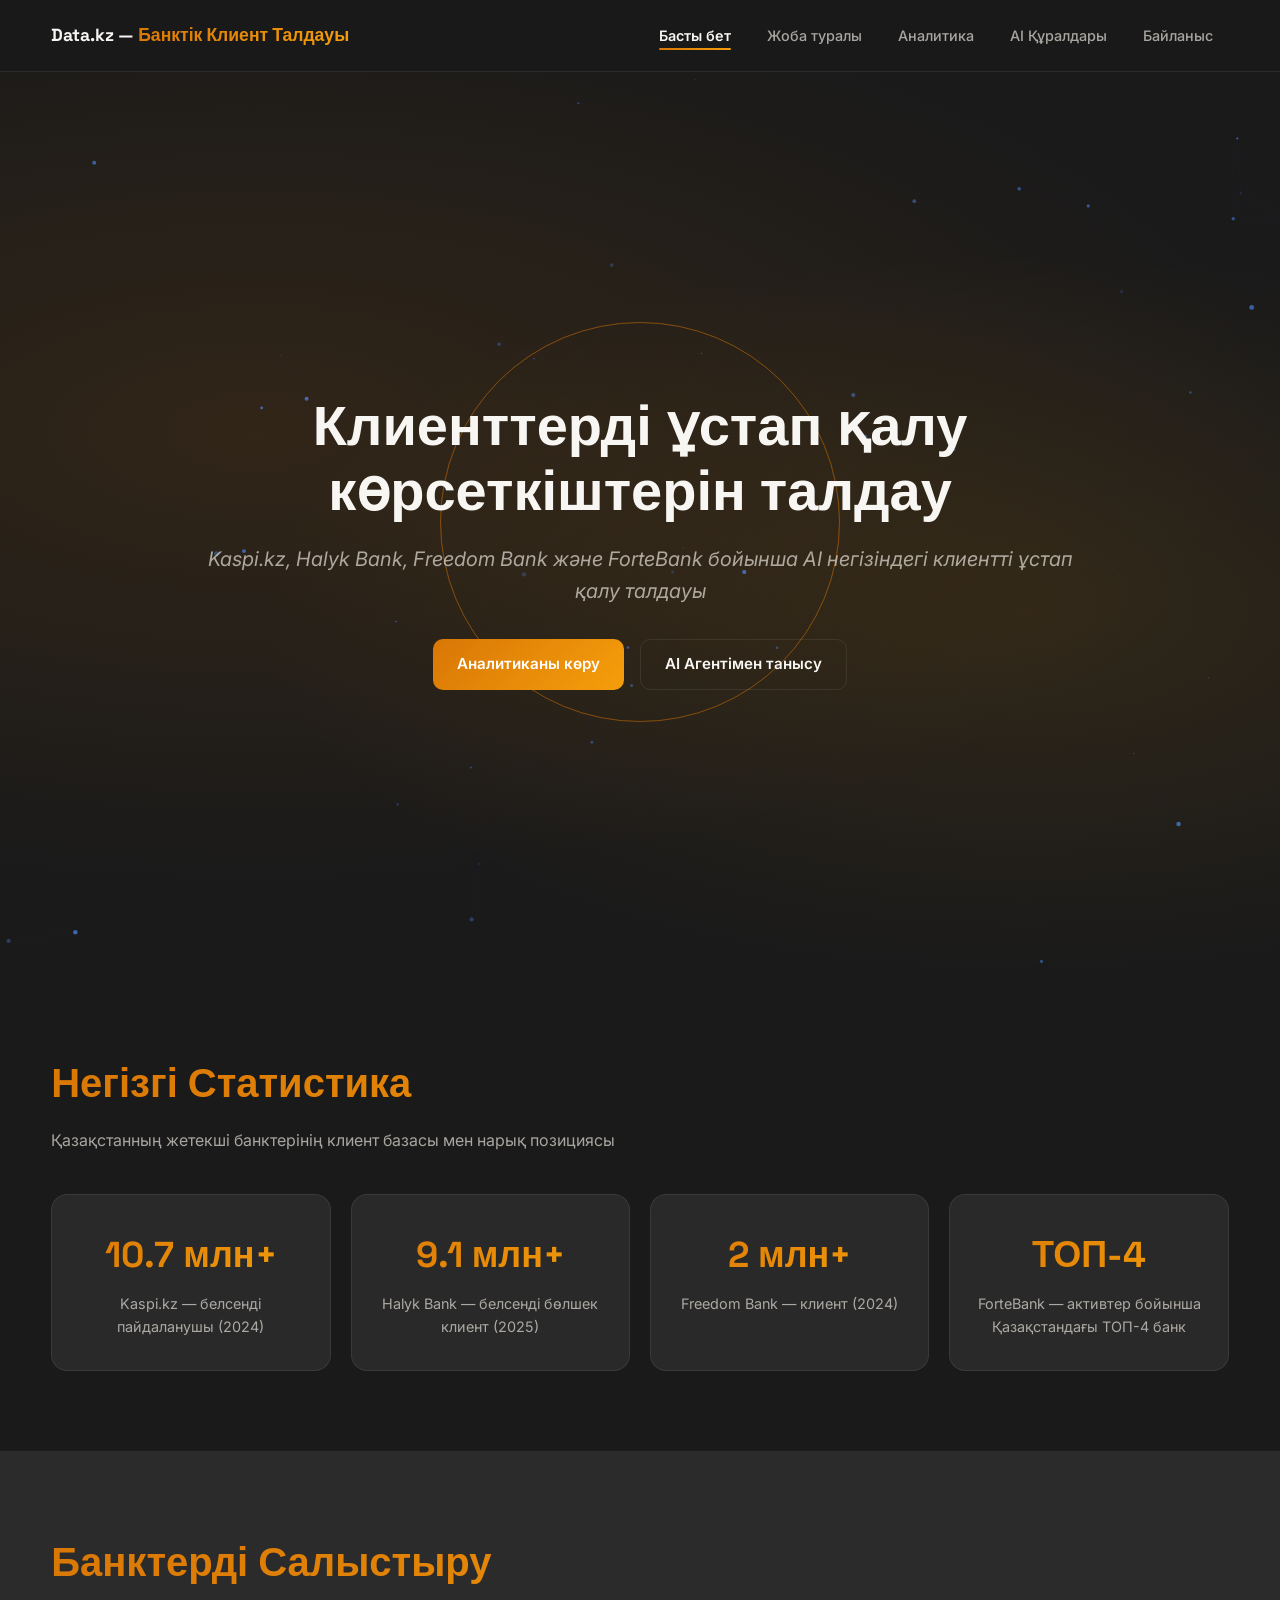
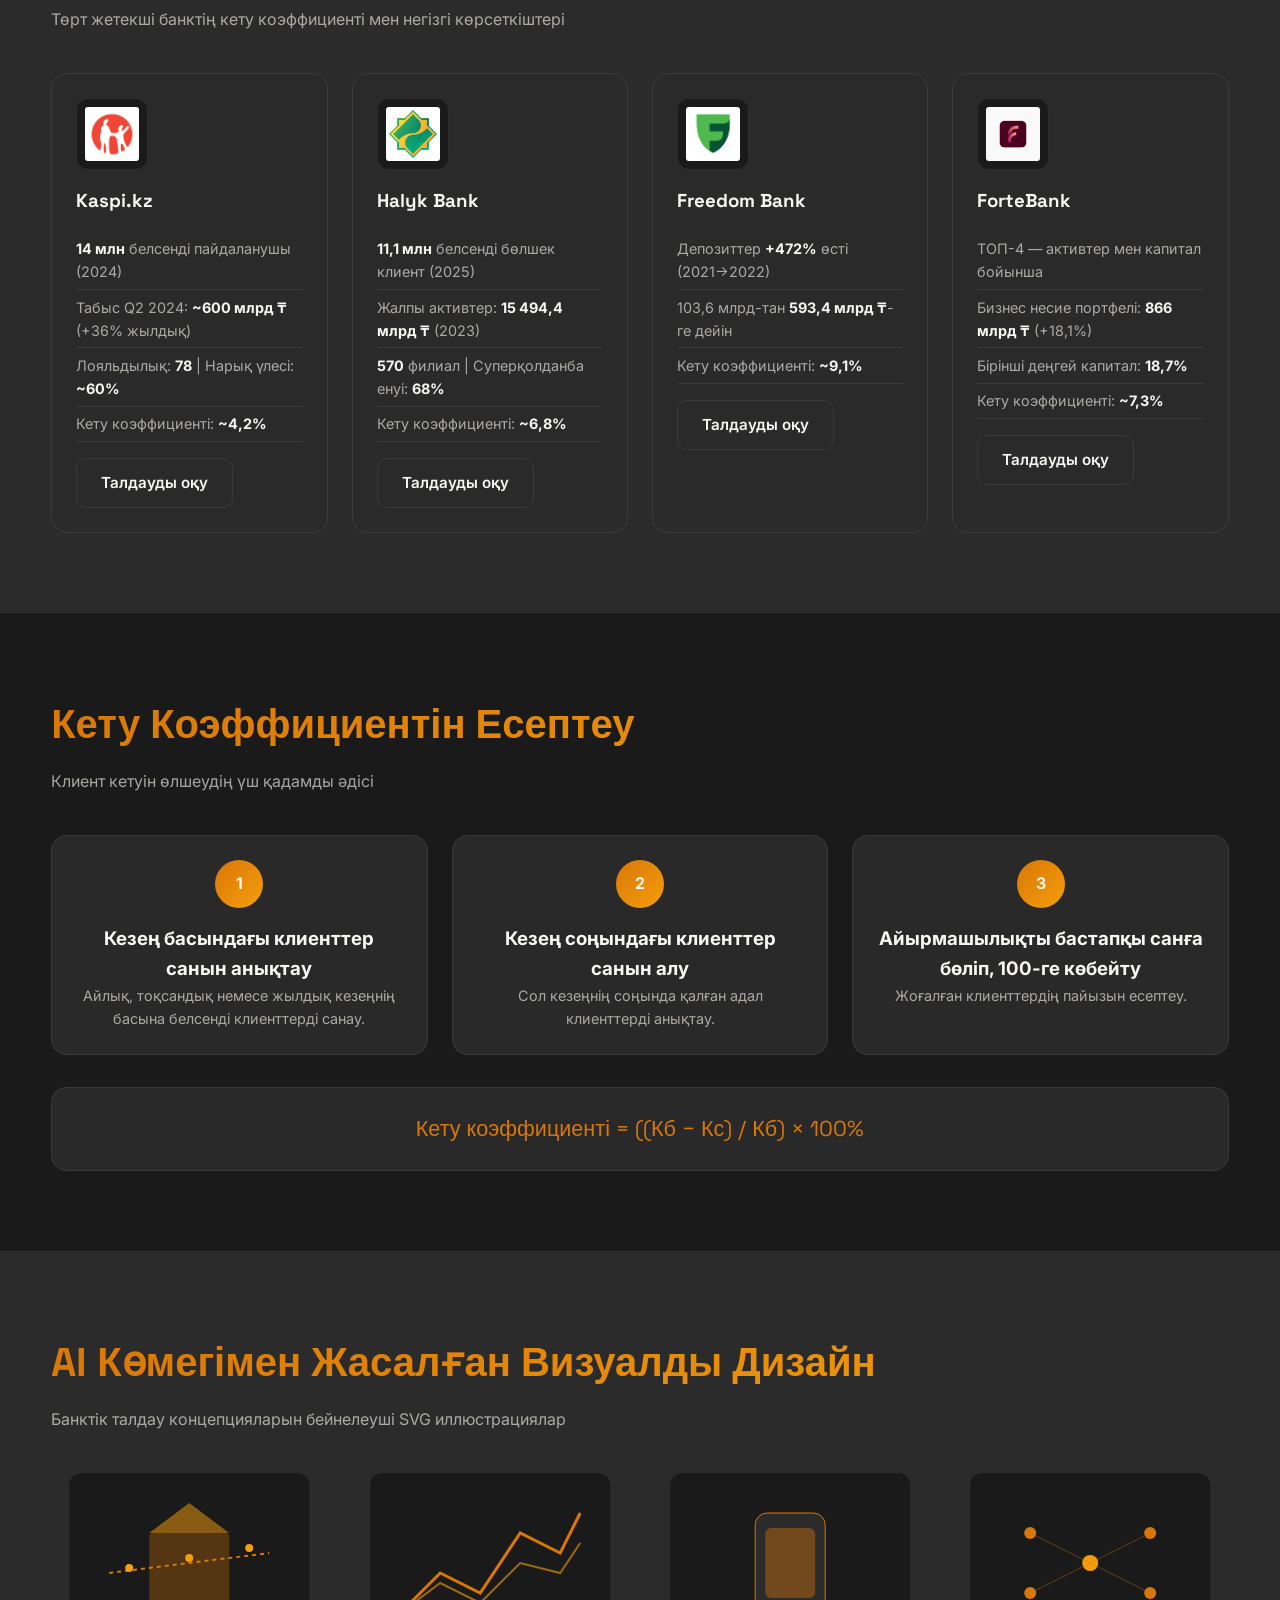
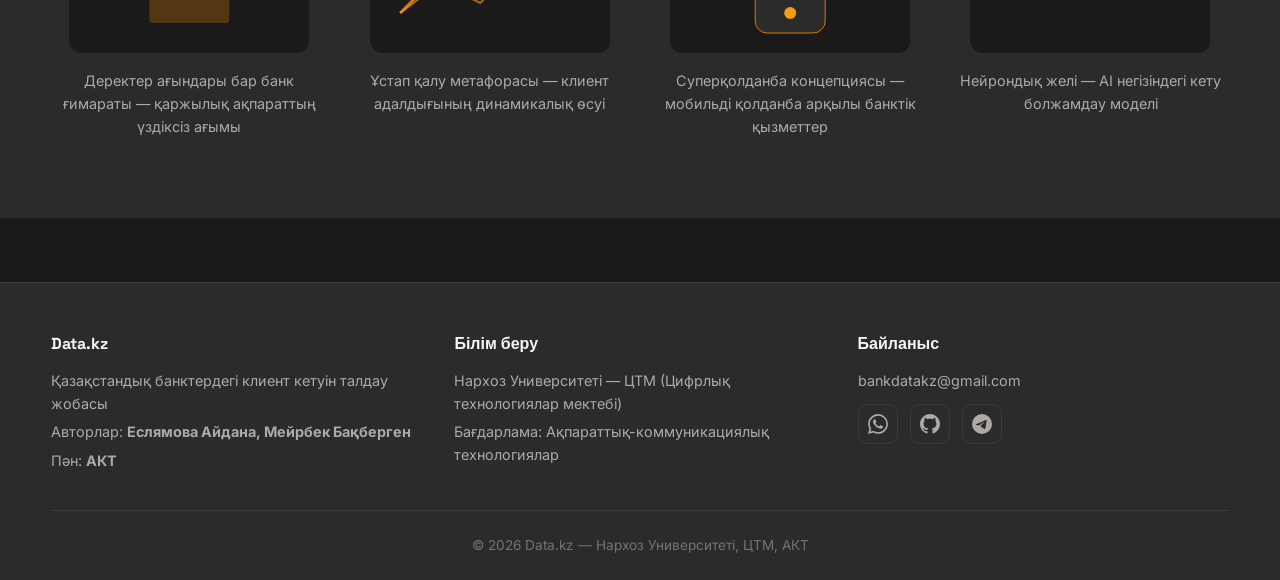
==== commit 8e6f3fef: "change word" ====
--- a/churniq-website/churniq-website/index.html
+++ b/churniq-website/churniq-website/index.html
@@ -50,8 +50,8 @@
           <div class="stat-label">Freedom Bank — клиент (2024)</div>
         </div>
         <div class="card stat-card fade-in">
-          <div class="stat-value">ТОП-5</div>
-          <div class="stat-label">ForteBank — активтер бойынша Қазақстандағы ТОП-5 банк</div>
+          <div class="stat-value">ТОП-4</div>
+          <div class="stat-label">ForteBank — активтер бойынша Қазақстандағы ТОП-4 банк</div>
         </div>
       </div>
     </div>
@@ -66,7 +66,7 @@
           <img src="kaspi.png" alt="Kaspi.kz" class="bank-icon">
           <h3>Kaspi.kz</h3>
           <ul class="metrics">
-            <li><strong>13,5 млн</strong> белсенді пайдаланушы (2024)</li>
+            <li><strong>14 млн</strong> белсенді пайдаланушы (2024)</li>
             <li>Табыс Q2 2024: <strong>~600 млрд ₸</strong> (+36% жылдық)</li>
             <li>Лояльдылық: <strong>78</strong> | Нарық үлесі: <strong>~60%</strong></li>
             <li>Кету коэффициенті: <strong>~4,2%</strong></li>
@@ -77,7 +77,7 @@
           <img src="halyk.jpg" alt="Halyk Bank" class="bank-icon">
           <h3>Halyk Bank</h3>
           <ul class="metrics">
-            <li><strong>11,5 млн</strong> белсенді бөлшек клиент (2025)</li>
+            <li><strong>11,1 млн</strong> белсенді бөлшек клиент (2025)</li>
             <li>Жалпы активтер: <strong>15 494,4 млрд ₸</strong> (2023)</li>
             <li><strong>570</strong> филиал | Суперқолданба енуі: <strong>68%</strong></li>
             <li>Кету коэффициенті: <strong>~6,8%</strong></li>
@@ -98,7 +98,7 @@
           <img src="forte.svg" alt="ForteBank" class="bank-icon">
           <h3>ForteBank</h3>
           <ul class="metrics">
-            <li>ТОП-5 — активтер мен капитал бойынша</li>
+            <li>ТОП-4 — активтер мен капитал бойынша</li>
             <li>Бизнес несие портфелі: <strong>866 млрд ₸</strong> (+18,1%)</li>
             <li>Бірінші деңгей капитал: <strong>18,7%</strong></li>
             <li>Кету коэффициенті: <strong>~7,3%</strong></li>
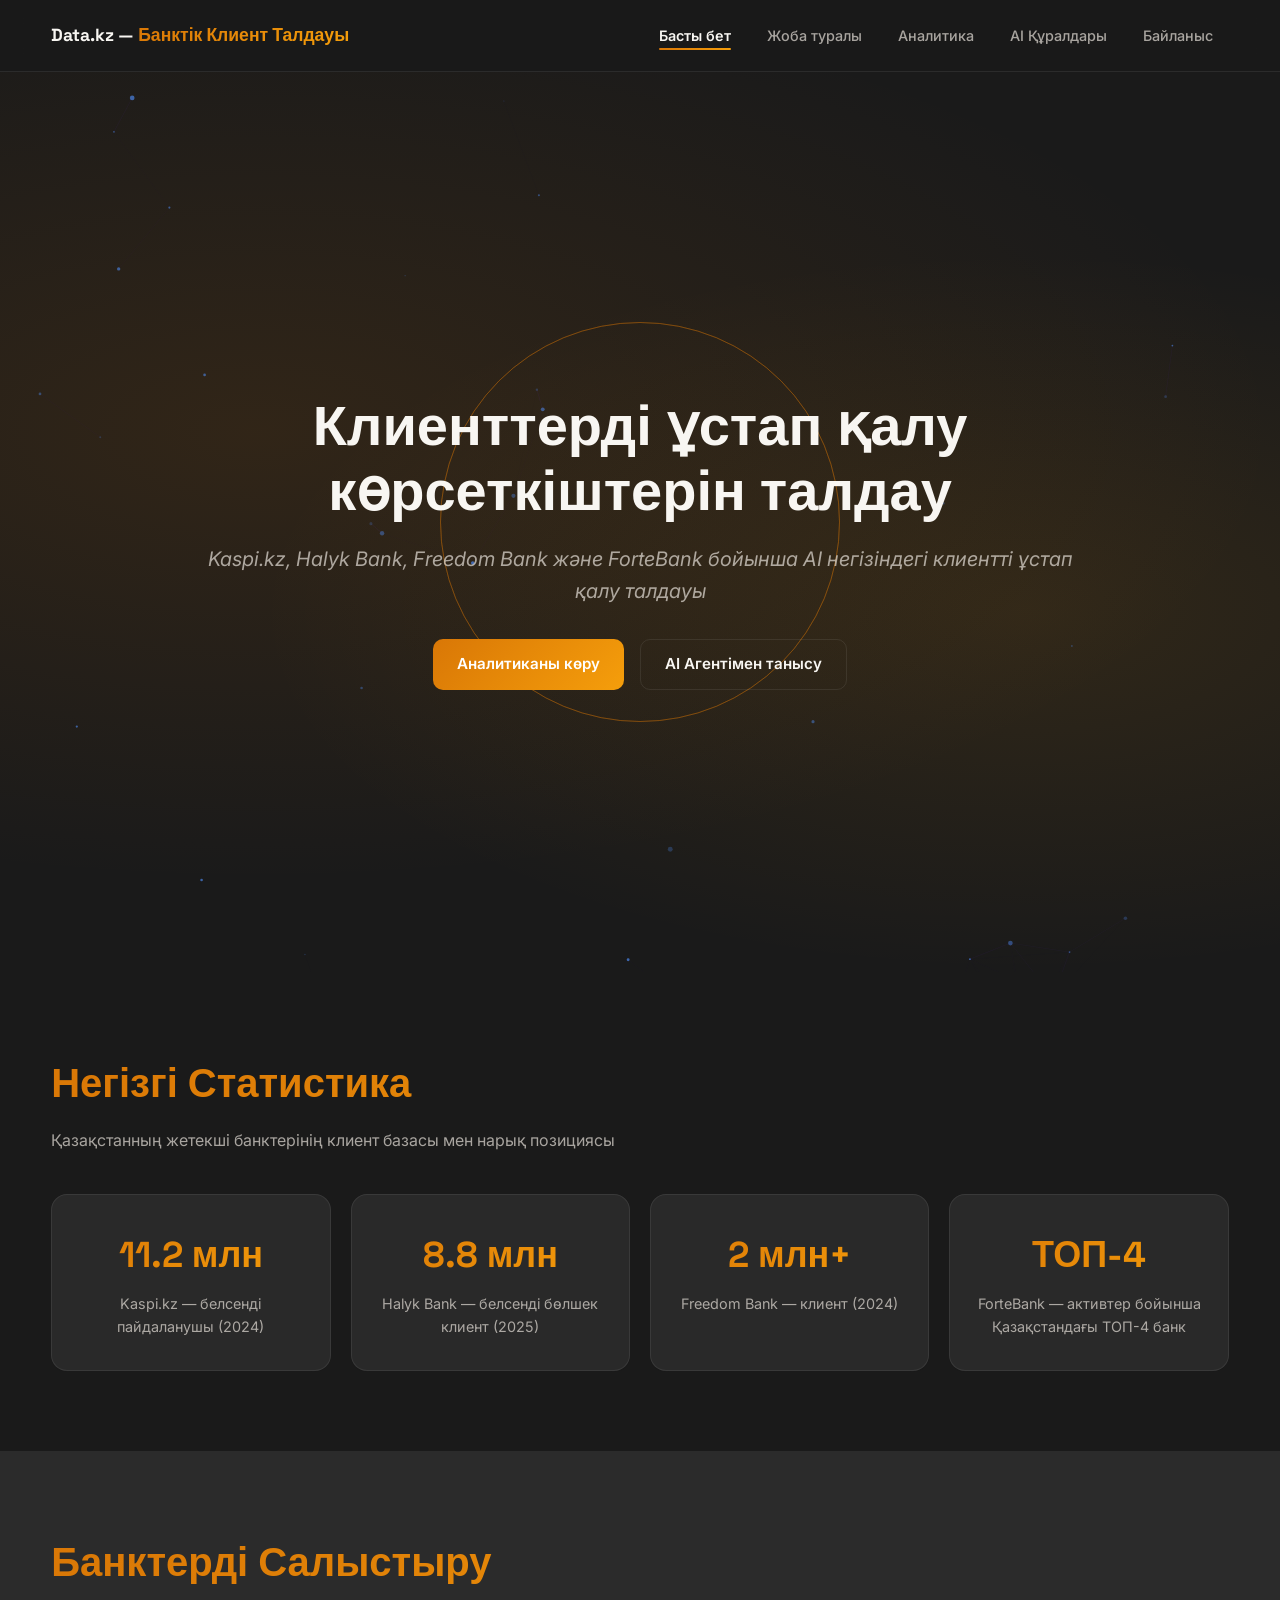
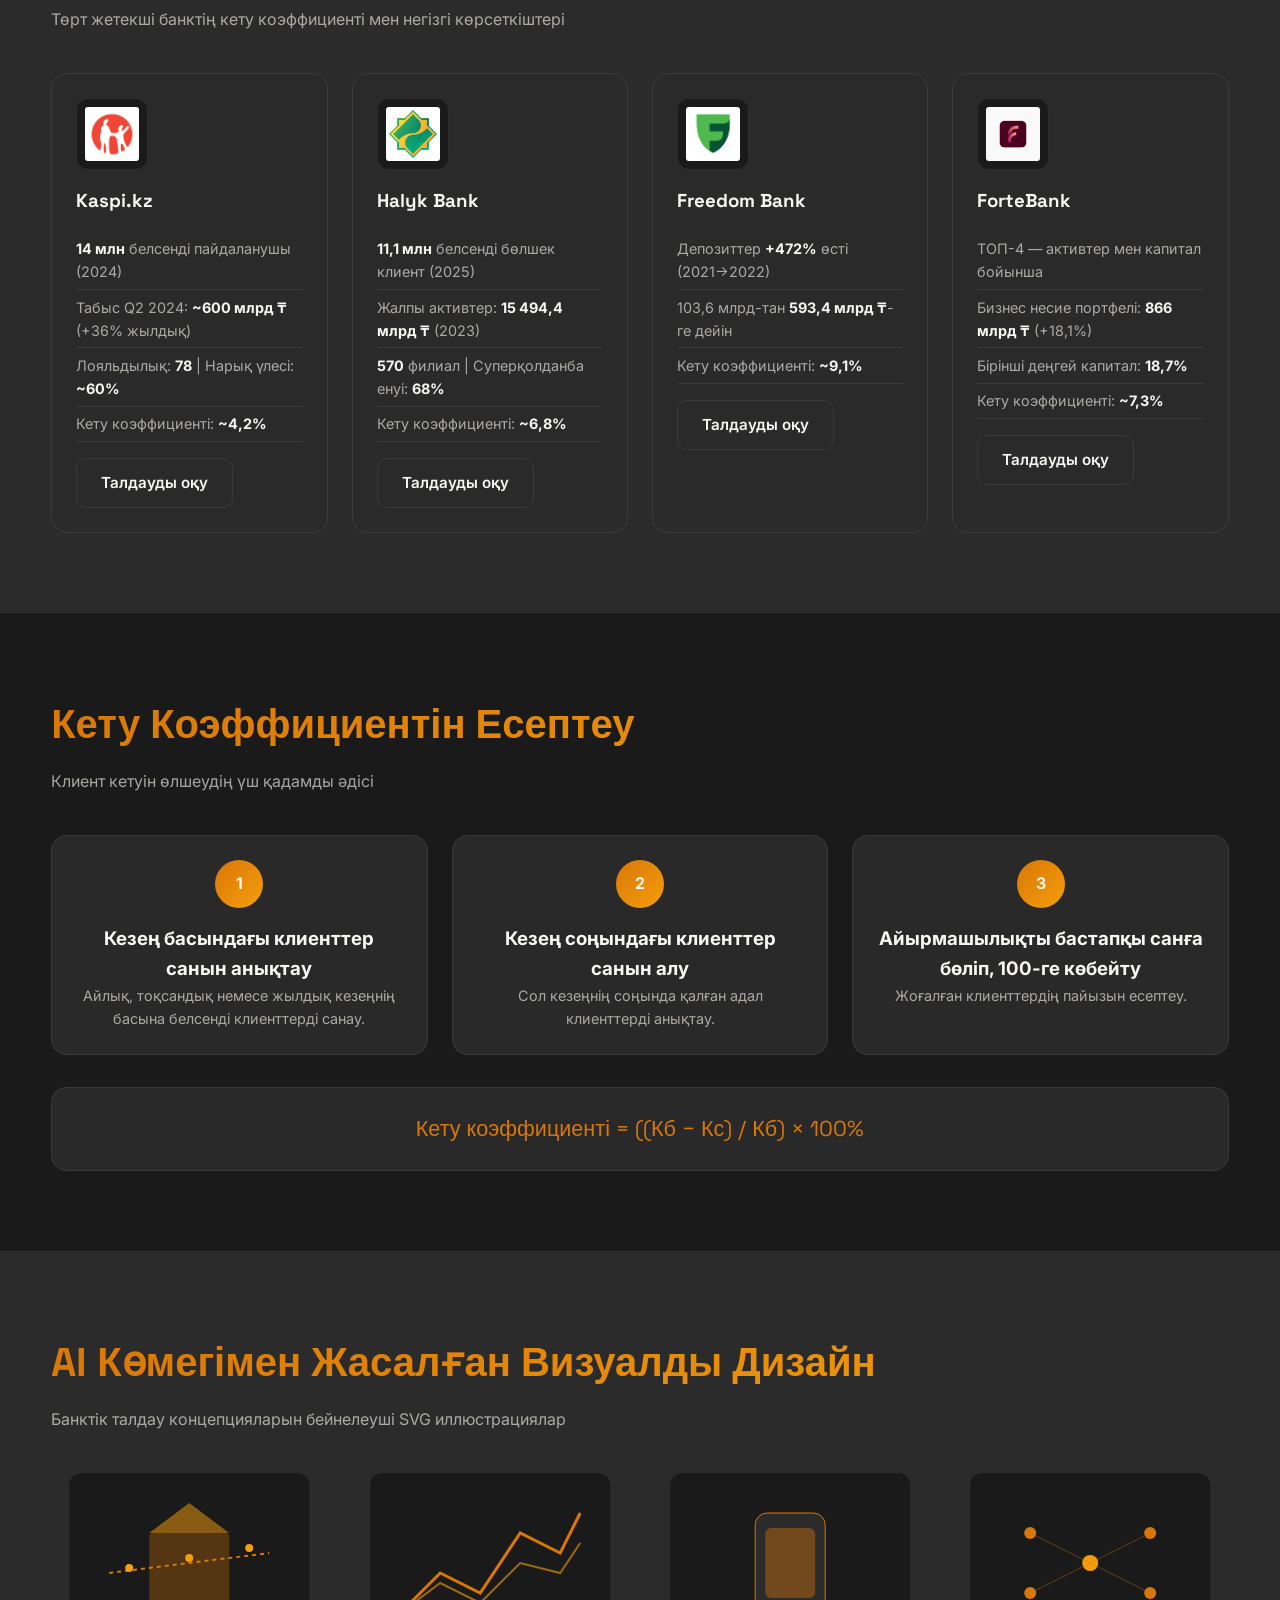
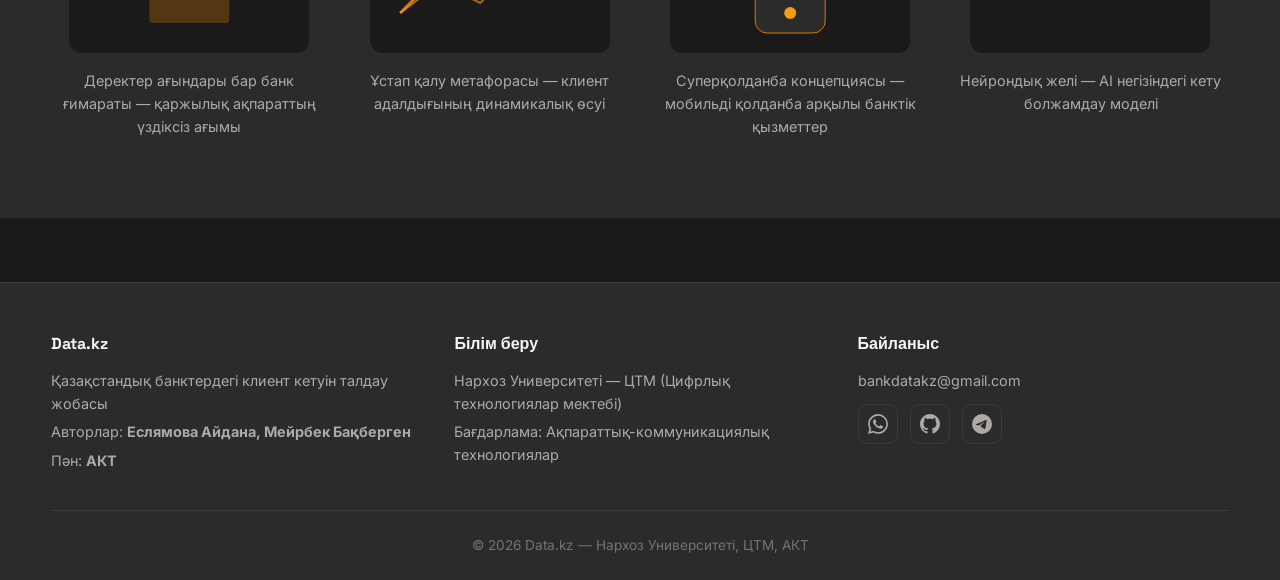
==== commit 09cb5666: "change word" ====
--- a/churniq-website/churniq-website/index.html
+++ b/churniq-website/churniq-website/index.html
@@ -38,11 +38,11 @@
       <p class="section-subtitle fade-in">Қазақстанның жетекші банктерінің клиент базасы мен нарық позициясы</p>
       <div class="stats-row">
         <div class="card stat-card fade-in">
-          <div class="stat-value" data-counter data-target="13.5" data-suffix=" млн+" data-decimals="1">0</div>
+          <div class="stat-value" data-counter data-target="14" data-suffix=" млн" data-decimals="1">0</div>
           <div class="stat-label">Kaspi.kz — белсенді пайдаланушы (2024)</div>
         </div>
         <div class="card stat-card fade-in">
-          <div class="stat-value" data-counter data-target="11.5" data-suffix=" млн+" data-decimals="1">0</div>
+          <div class="stat-value" data-counter data-target="11.1" data-suffix=" млн" data-decimals="1">0</div>
           <div class="stat-label">Halyk Bank — белсенді бөлшек клиент (2025)</div>
         </div>
         <div class="card stat-card fade-in">
